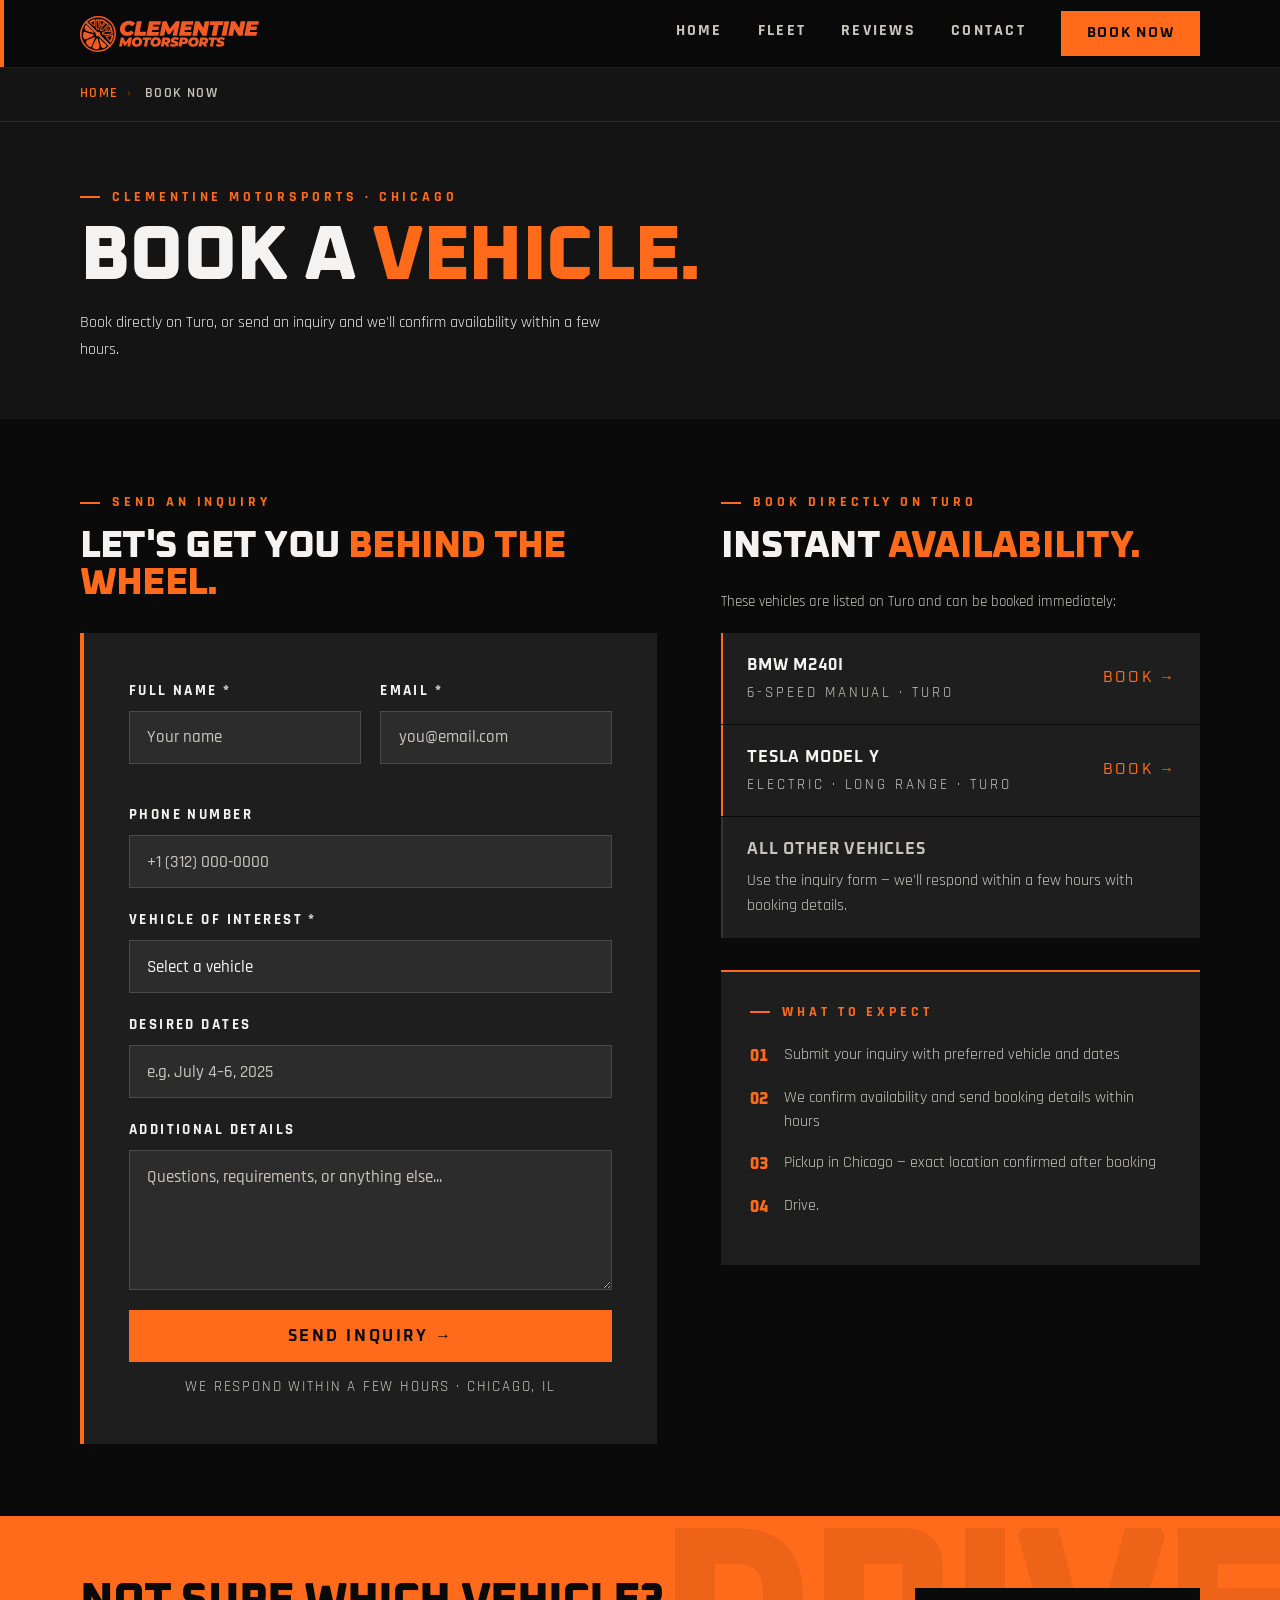
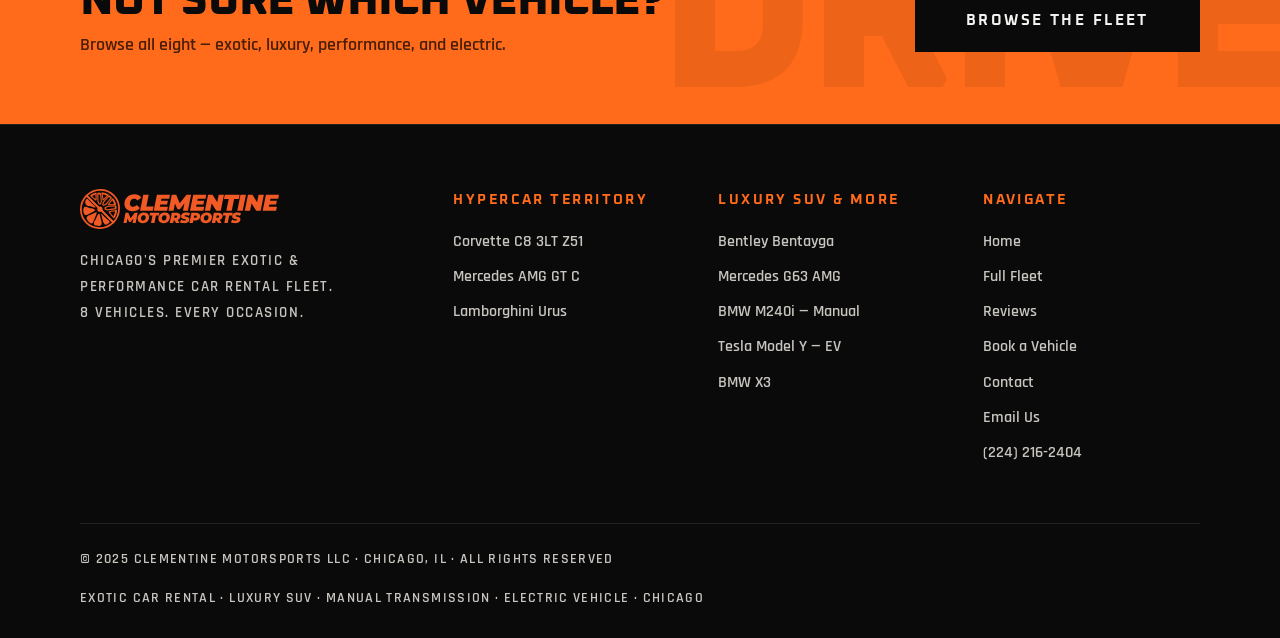
==== book.html @ e1908b04 "Split contact and booking into two distinct pages book.html (new): - Turo direct links (BMW M240i + " ====
<!DOCTYPE html>
<html lang="en">
<head>
  <meta charset="UTF-8" /><meta name="viewport" content="width=device-width, initial-scale=1.0" />
  <title>Book a Vehicle | Clementine Motorsports — Exotic Car Rental Chicago</title>
  <meta name="description" content="Book an exotic, luxury, or performance car rental in Chicago. Turo direct booking for BMW M240i and Tesla Model Y. Inquiry form for all other vehicles." />
  <link rel="canonical" href="https://clementinemotorsports.com/book" />
  <link rel="icon" href="./assets/icon-orange.svg" type="image/svg+xml" />
  <link rel="stylesheet" href="./assets/style.css?v=12" />
  <style>
    .booking-grid { display:grid; grid-template-columns:1fr 1fr; gap:4rem; align-items:start; }
    .turo-link {
      display:flex; align-items:center; justify-content:space-between;
      background:var(--carbon); padding:1.2rem 1.5rem; margin-bottom:1px;
      text-decoration:none; border-left:2px solid var(--clem); transition:background .15s;
    }
    .turo-link:hover { background:var(--steel); }
    .turo-link-title { font-family:'Oxanium',sans-serif; font-weight:700; font-size:1rem; letter-spacing:.05em; text-transform:uppercase; color:var(--white); }
    .turo-link-sub { font-family:'Rajdhani',sans-serif; font-size:0.92rem; letter-spacing:.2em; text-transform:uppercase; color:var(--text-sec); margin-top:2px; }
    .turo-link-arrow { font-family:'Oxanium',sans-serif; font-size:0.92rem; letter-spacing:.15em; text-transform:uppercase; color:var(--clem); flex-shrink:0; }
    .step-row { display:flex; gap:1rem; align-items:flex-start; margin-bottom:1rem; }
    .step-num { font-family:'Oxanium',sans-serif; font-weight:800; font-size:1rem; color:var(--clem); flex-shrink:0; }
    .step-text { font-family:'Rajdhani',sans-serif; font-size:1rem; color:var(--text-sec); line-height:1.55; }
    .footer-logo-col { display:flex; flex-direction:column; }
    @media(max-width:960px){ .booking-grid { grid-template-columns:1fr; gap:2.5rem; } }
  </style>
</head>
<body>
<nav>
  <a class="nav-logo" href="./index.html"><img src="./assets/logo-orange.svg" alt="Clementine Motorsports" /></a>
  <div class="nav-right">
    <a class="nav-link" href="./index.html">Home</a>
    <a class="nav-link" href="./fleet.html">Fleet</a>
    <a class="nav-link" href="./testimonials.html">Reviews</a>
    <a class="nav-link" href="./contact.html">Contact</a>
    <a class="nav-cta" href="./book.html">Book Now</a>
    <button class="hamburger" id="hamburger" aria-label="Menu" onclick="toggleMenu()"><span></span><span></span><span></span></button>
  </div>
</nav>
<div class="mobile-menu" id="mobile-menu">
  <div class="mobile-logo"><img src="./assets/icon-white.svg" alt="Clementine Motorsports" /></div>
  <a href="./index.html">Home</a>
  <a href="./fleet.html">Fleet</a>
  <a href="./testimonials.html">Reviews</a>
  <a href="./contact.html">Contact</a>
  <a href="./book.html" class="mobile-cta">Book Now</a>
</div>
<div class="breadcrumb page-top"><a href="./index.html">Home</a><span>›</span> Book Now</div>

<!-- HEADER -->
<section class="sec-dark" style="padding-top:4rem;padding-bottom:3.5rem;position:relative;">
  <p class="sec-label">Clementine Motorsports · Chicago</p>
  <h1 style="font-family:'Oxanium',sans-serif;font-weight:800;font-size:clamp(2.8rem,6vw,5.5rem);line-height:0.92;letter-spacing:-0.02em;text-transform:uppercase;margin-bottom:1rem;">
    Book a <span style="color:var(--clem);">Vehicle.</span>
  </h1>
  <p style="font-family:'Rajdhani',sans-serif;font-size:1rem;color:var(--text);max-width:540px;line-height:1.7;">Book directly on Turo, or send an inquiry and we'll confirm availability within a few hours.</p>
</section>

<section class="sec">
  <div class="booking-grid">
    <!-- FORM -->
    <div>
      <p class="sec-label">Send an Inquiry</p>
      <h2 style="font-size:clamp(1.8rem,3vw,2.5rem);margin-bottom:2rem;">Let's get you <span class="o">behind the wheel.</span></h2>
      <form class="contact-form" id="contact-form">
        <div class="form-row">
          <div class="form-group"><label for="name">Full Name *</label><input type="text" id="name" name="name" placeholder="Your name" required /></div>
          <div class="form-group"><label for="email">Email *</label><input type="email" id="email" name="email" placeholder="you@email.com" required /></div>
        </div>
        <div class="form-group"><label for="phone">Phone Number</label><input type="tel" id="phone" name="phone" placeholder="+1 (312) 000-0000" /></div>
        <div class="form-group">
          <label for="vehicle">Vehicle of Interest *</label>
          <select id="vehicle" name="vehicle" required>
            <option value="" disabled selected>Select a vehicle</option>
            <option value="Lamborghini Urus">Lamborghini Urus — 641 HP Exotic SUV</option>
            <option value="Bentley Bentayga">Bentley Bentayga — V8 Ultra Luxury</option>
            <option value="Corvette C8 3LT Z51">Corvette C8 3LT Z51 — Mid-Engine</option>
            <option value="Mercedes AMG GT C Convertible">Mercedes AMG GT C — Exotic Convertible</option>
            <option value="Mercedes G63 AMG G-Wagon">Mercedes G63 AMG G-Wagon</option>
            <option value="BMW M240i 6-Speed Manual">BMW M240i — 6-Speed Manual</option>
            <option value="Tesla Model Y Long Range">Tesla Model Y — Electric · Autopilot</option>
            <option value="BMW X3 xDrive">BMW X3 xDrive — Luxury AWD</option>
            <option value="Not sure — help me choose">Not sure — help me choose</option>
          </select>
        </div>
        <div class="form-group"><label for="dates">Desired Dates</label><input type="text" id="dates" name="dates" placeholder="e.g. July 4–6, 2025" /></div>
        <div class="form-group"><label for="message">Additional Details</label><textarea id="message" name="message" placeholder="Questions, requirements, or anything else..."></textarea></div>
        <button type="submit" class="btn-main" style="width:100%;text-align:center;font-size:1rem;padding:1rem;">Send Inquiry →</button>
        <p style="margin-top:0.8rem;font-family:'Rajdhani',sans-serif;font-size:0.95rem;letter-spacing:.12em;text-transform:uppercase;color:var(--text-sec);text-align:center;">We respond within a few hours · Chicago, IL</p>
      </form>
    </div>

    <!-- SIDEBAR -->
    <div>
      <p class="sec-label">Book Directly on Turo</p>
      <h2 style="font-size:clamp(1.8rem,3vw,2.5rem);margin-bottom:1.5rem;">Instant <span class="o">availability.</span></h2>
      <p style="font-family:'Rajdhani',sans-serif;font-size:0.95rem;line-height:1.65;color:var(--text-sec);margin-bottom:1.2rem;">These vehicles are listed on Turo and can be booked immediately:</p>

      <a href="https://turo.com/us/en/car-rental/united-states/chicago-il/bmw/2-series/3420428" target="_blank" class="turo-link">
        <div><div class="turo-link-title">BMW M240i</div><div class="turo-link-sub">6-Speed Manual · Turo</div></div>
        <span class="turo-link-arrow">Book →</span>
      </a>
      <a href="https://turo.com/us/en/suv-rental/united-states/undefined-undefined/tesla/model-y/3686272" target="_blank" class="turo-link">
        <div><div class="turo-link-title">Tesla Model Y</div><div class="turo-link-sub">Electric · Long Range · Turo</div></div>
        <span class="turo-link-arrow">Book →</span>
      </a>
      <div style="background:var(--carbon);padding:1.2rem 1.5rem;margin-bottom:2rem;border-left:2px solid var(--border);">
        <div class="turo-link-title" style="color:var(--text-sec);">All Other Vehicles</div>
        <div style="font-family:'Rajdhani',sans-serif;font-size:1rem;color:var(--text-sec);margin-top:5px;line-height:1.6;">Use the inquiry form — we'll respond within a few hours with booking details.</div>
      </div>

      <div style="background:var(--carbon);padding:1.8rem;border-top:2px solid var(--clem);">
        <p class="sec-label" style="margin-bottom:1.2rem;">What to Expect</p>
        <div class="step-row"><span class="step-num">01</span><p class="step-text">Submit your inquiry with preferred vehicle and dates</p></div>
        <div class="step-row"><span class="step-num">02</span><p class="step-text">We confirm availability and send booking details within hours</p></div>
        <div class="step-row"><span class="step-num">03</span><p class="step-text">Pickup in Chicago — exact location confirmed after booking</p></div>
        <div class="step-row"><span class="step-num">04</span><p class="step-text">Drive.</p></div>
      </div>
    </div>
  </div>
</section>

<div class="cta-band fade-up">
  <div>
    <h2>Not sure which vehicle?</h2>
    <p>Browse all eight — exotic, luxury, performance, and electric.</p>
  </div>
  <div class="cta-band-right">
    <a class="btn-cta" href="./fleet.html">Browse the Fleet</a>
  </div>
</div>

<footer>
  <div class="footer-top">
    <div class="footer-logo-col">
      <div class="footer-logo"><img src="./assets/logo-orange.svg" alt="Clementine Motorsports" /></div>
      <p class="footer-tagline">Chicago's premier exotic &amp; performance car rental fleet.<br />8 vehicles. Every occasion.</p>
    </div>
    <div class="footer-col">
      <h4>Hypercar Territory</h4>
      <a href="vehicles/corvette-c8.html">Corvette C8 3LT Z51</a>
      <a href="vehicles/mercedes-amg-gtc.html">Mercedes AMG GT C</a>
      <a href="vehicles/lamborghini-urus.html">Lamborghini Urus</a>
    </div>
    <div class="footer-col">
      <h4>Luxury SUV &amp; More</h4>
      <a href="vehicles/bentley-bentayga.html">Bentley Bentayga</a>
      <a href="vehicles/mercedes-g63.html">Mercedes G63 AMG</a>
      <a href="vehicles/bmw-m240i.html">BMW M240i — Manual</a>
      <a href="vehicles/tesla-model-y.html">Tesla Model Y — EV</a>
      <a href="vehicles/bmw-x3.html">BMW X3</a>
    </div>
    <div class="footer-col">
      <h4>Navigate</h4>
      <a href="./index.html">Home</a>
      <a href="./fleet.html">Full Fleet</a>
      <a href="./testimonials.html">Reviews</a>
      <a href="./book.html">Book a Vehicle</a>
      <a href="./contact.html">Contact</a>
      <a href="mailto:info@clementinemotorsports.com">Email Us</a>
      <a href="tel:+12242162404">(224) 216-2404</a>
    </div>
  </div>
  <div class="footer-bottom">
    <p>© 2025 Clementine Motorsports LLC · Chicago, IL · All Rights Reserved</p>
    <p>Exotic car rental · Luxury SUV · Manual transmission · Electric vehicle · Chicago</p>
  </div>
</footer>
<script src="./assets/main.js?v=8"></script>
</body>
</html>
---- assets/style.css ----
/* ═══════════════════════════════════════════════
   CLEMENTINE MOTORSPORTS — Global Stylesheet v4
   clementinemotorsports.com
═══════════════════════════════════════════════ */

@import url('https://fonts.googleapis.com/css2?family=Oxanium:wght@400;600;700;800&family=Rajdhani:wght@400;500;600;700&display=swap');

/* ── DESIGN TOKENS ── */
:root {
  --clem:       #FF6B1A;
  --clem-dk:    #CC4D00;
  --clem-glow:  rgba(255,107,26,0.18);
  --black:      #0A0A0A;
  --asphalt:    #141414;
  --carbon:     #1E1E1E;
  --steel:      #2C2C2C;
  --white:      #F4F3F1;
  --text:       #EDECEA;   /* primary body copy */
  --text-sec:   #C8C5C0;   /* secondary labels, years, subtitles */
  --border:     rgba(244,243,241,0.10);
  --border-o:   rgba(255,107,26,0.45);
  --nav-h:      68px;
}

/* ── RESET ── */
*, *::before, *::after { margin:0; padding:0; box-sizing:border-box; }
html { scroll-behavior:smooth; overflow-x:hidden; }

body {
  background: var(--black);
  color: var(--white);
  font-family: 'Rajdhani', sans-serif;
  font-size: 18px;          /* UP from 16–17px — base for everything */
  font-weight: 400;
  line-height: 1.65;
  overflow-x: hidden;
  -webkit-font-smoothing: antialiased;
  -moz-osx-font-smoothing: grayscale;
}

img { display:block; max-width:100%; }
a   { color:inherit; text-decoration:none; }
p   { color: var(--text); }

/* ── NAV ── */
nav {
  position: fixed; top:0; left:0; right:0; z-index:500;
  height: var(--nav-h);
  display: flex; align-items:center; justify-content:space-between;
  padding: 0 5rem;
  background: rgba(10,10,10,0.97);
  backdrop-filter: blur(18px) saturate(1.4);
  border-bottom: 1px solid var(--border);
}
nav::before {
  content:''; position:absolute; left:0; top:0; bottom:0;
  width:4px; background:var(--clem);
}
.nav-logo {
  display:flex; align-items:center;
  height:var(--nav-h); padding:14px 0; text-decoration:none;
}
.nav-logo img { height:36px; width:auto; max-width:240px; }

.nav-right { display:flex; align-items:center; gap:2.2rem; }

.nav-link {
  font-family:'Rajdhani',sans-serif; font-weight:700;
  font-size: 1rem;          /* 18px — clearly readable */
  letter-spacing:0.14em; text-transform:uppercase;
  color: var(--text-sec);
  border-bottom:2px solid transparent;
  transition:color .15s, border-color .15s; padding-bottom:2px;
}
.nav-link:hover, .nav-link.active { color:var(--white); border-color:var(--clem); }

.nav-cta {
  font-family:'Oxanium',sans-serif; font-weight:700;
  font-size: 0.9rem;
  letter-spacing:0.12em; text-transform:uppercase;
  background:var(--clem); color:var(--black);
  padding:0.65rem 1.6rem;
  transition:background .15s; white-space:nowrap; border:none; cursor:pointer;
}
.nav-cta:hover { background:var(--clem-dk); }

/* ── HAMBURGER ── */
.hamburger {
  display:none; flex-direction:column; justify-content:center;
  gap:6px; width:44px; height:44px; cursor:pointer;
  background:none; border:none; padding:4px; flex-shrink:0;
}
.hamburger span {
  display:block; height:2px; background:var(--white);
  border-radius:2px; transition:transform .25s, opacity .25s;
}
.hamburger.open span:nth-child(1) { transform:translateY(8px) rotate(45deg); }
.hamburger.open span:nth-child(2) { opacity:0; }
.hamburger.open span:nth-child(3) { transform:translateY(-8px) rotate(-45deg); }

/* ── MOBILE MENU ── */
.mobile-menu {
  display:none; position:fixed; top:var(--nav-h); left:0; right:0;
  background:rgba(10,10,10,0.99); backdrop-filter:blur(18px);
  border-bottom:1px solid var(--border); border-left:4px solid var(--clem);
  padding:0.5rem 1.8rem 2rem; flex-direction:column; z-index:490;
}
.mobile-menu.open { display:flex; }
.mobile-menu .mobile-logo { padding:1.2rem 0 1rem; border-bottom:1px solid var(--border); margin-bottom:0.5rem; }
.mobile-menu .mobile-logo img { height:32px; }
.mobile-menu a {
  font-family:'Oxanium',sans-serif; font-weight:700;
  font-size: 1.15rem;       /* big, easy to tap */
  letter-spacing:0.1em; text-transform:uppercase; color:var(--white);
  padding:1.1rem 0; border-bottom:1px solid var(--border);
}
.mobile-menu a.mobile-cta {
  border:none; margin-top:1.2rem; background:var(--clem); color:var(--black);
  padding:1.1rem 1.5rem; text-align:center;
}

/* ── TICKER ── */
.ticker { background:var(--clem); overflow:hidden; padding:0.65rem 0; }
.ticker-inner {
  display:inline-block; white-space:nowrap;
  animation:roll 32s linear infinite;
  font-family:'Oxanium',sans-serif; font-weight:700;
  font-size: 0.82rem;       /* was 0.6 */
  letter-spacing:0.2em; text-transform:uppercase; color:var(--black);
}
.ticker-sep { margin:0 1.2rem; opacity:0.4; }
@keyframes roll { from{transform:translateX(0)} to{transform:translateX(-50%)} }

/* ── PAGE OFFSET ── */
.page-top { margin-top:var(--nav-h); }

/* ── BREADCRUMB ── */
.breadcrumb {
  padding:0.9rem 5rem;
  background:var(--asphalt); border-bottom:1px solid var(--border);
  font-family:'Rajdhani',sans-serif; font-weight:600;
  font-size: 0.9rem;        /* was 0.65 — now actually readable */
  letter-spacing:0.1em; text-transform:uppercase; color:var(--text-sec);
}
.breadcrumb a { color:var(--clem); }
.breadcrumb a:hover { text-decoration:underline; }
.breadcrumb span { margin:0 0.5rem; color:var(--border-o); }

/* ── SECTIONS ── */
.sec      { padding:4.5rem 5rem; }
.sec-dark { padding:4.5rem 5rem; background:var(--asphalt); }

.sec-label {
  font-family:'Rajdhani',sans-serif; font-weight:700;
  font-size: 0.88rem;       /* was 0.6 */
  letter-spacing:0.28em; text-transform:uppercase; color:var(--clem);
  margin-bottom:0.85rem;
  display:flex; align-items:center; gap:0.75rem;
}
.sec-label::before {
  content:''; display:block; width:20px; height:2px;
  background:var(--clem); flex-shrink:0;
}

h2 {
  font-family:'Oxanium',sans-serif; font-weight:800;
  font-size:clamp(2.2rem, 4.5vw, 4.2rem);
  line-height:0.95; letter-spacing:-0.02em; text-transform:uppercase;
  margin-bottom:2.5rem; color:var(--white);
}
h2 .o { color:var(--clem); }

/* ── CHIP ── */
.chip {
  display:inline-flex; align-items:center; gap:0.6rem;
  font-family:'Rajdhani',sans-serif; font-weight:700;
  font-size: 0.88rem;
  letter-spacing:0.22em; text-transform:uppercase; color:var(--clem); margin-bottom:1.2rem;
}
.chip-dot {
  width:8px; height:8px; background:var(--clem); border-radius:50%; flex-shrink:0;
  animation:blink 1.8s ease-in-out infinite;
}
@keyframes blink { 0%,100%{opacity:1} 50%{opacity:0.25} }

/* ── BUTTONS ── */
.btn-main {
  display:inline-block; font-family:'Oxanium',sans-serif; font-weight:700;
  font-size: 0.95rem;       /* was 0.72 */
  letter-spacing:0.16em; text-transform:uppercase;
  background:var(--clem); color:var(--black);
  padding:1.1rem 2.6rem;
  border:none; cursor:pointer; transition:background .15s, transform .12s;
}
.btn-main:hover { background:var(--clem-dk); transform:translateY(-2px); }

.btn-outline {
  display:inline-block; font-family:'Oxanium',sans-serif; font-weight:700;
  font-size: 0.95rem;
  letter-spacing:0.16em; text-transform:uppercase;
  background:transparent; color:var(--white);
  padding:1.1rem 2.6rem;
  border:1px solid rgba(244,243,241,0.3); cursor:pointer;
  transition:border-color .15s, transform .12s;
}
.btn-outline:hover { border-color:var(--white); transform:translateY(-2px); }

.btn-row { display:flex; flex-wrap:wrap; gap:0.85rem; align-items:center; }

/* ── BADGE ── */
.badge {
  display:inline-block; font-family:'Oxanium',sans-serif; font-weight:700;
  font-size: 0.78rem;       /* was 0.55 — much more legible */
  letter-spacing:0.14em; text-transform:uppercase;
  background:var(--clem); color:var(--black);
  padding:0.38rem 1rem;     /* bigger tap target */
}

/* ── PILLS ── */
.pill {
  display:inline-block;
  font-family:'Rajdhani',sans-serif; font-weight:700;
  font-size: 0.85rem;       /* was 0.58 */
  letter-spacing:0.12em; text-transform:uppercase;
  border:1px solid var(--clem); color:var(--clem);
  background:var(--clem-glow);
  padding:0.38rem 0.9rem;   /* bigger */
}
.pill.hi { border-color:var(--clem); color:var(--clem); background:var(--clem-glow); }
.pill-row { display:flex; flex-wrap:wrap; gap:0.55rem; margin-bottom:2rem; }

/* ── FLEET GRID ── */
.fleet-grid {
  display:grid; grid-template-columns:repeat(3,1fr);
  gap:2px; background:var(--border);
}
.fleet-tile {
  display:block; background:var(--carbon);
  text-decoration:none; color:var(--white);
  transition:transform .2s;
  overflow:hidden; position:relative; cursor:pointer;
}
.fleet-tile:hover { transform:translateY(-5px); }

.fleet-tile-img {
  position:relative; overflow:hidden; background:var(--steel);
  padding-bottom:62.5%; height:0;   /* 16:10 aspect ratio */
}
.fleet-tile-img img {
  position:absolute; top:0; left:0;
  width:100%; height:100%; object-fit:cover; display:block;
  filter:saturate(0.85) brightness(0.88);
  transition:transform .5s, filter .3s; pointer-events:none;
}
.fleet-tile:hover .fleet-tile-img img { transform:scale(1.05); filter:saturate(1) brightness(0.95); }

.placeholder {
  position:absolute; top:0; left:0; right:0; bottom:0;
  background:linear-gradient(135deg,var(--steel),var(--carbon));
  display:flex; align-items:center; justify-content:center;
  font-family:'Oxanium',sans-serif; font-weight:800; font-size:1.5rem;
  color:rgba(255,107,26,0.22); text-transform:uppercase; pointer-events:none;
}

.fleet-tile-info { padding:1.6rem 1.5rem 1.8rem; }
.fleet-tile-badge { margin-bottom:0.7rem; }

.fleet-tile-model {
  font-family:'Oxanium',sans-serif; font-weight:800;
  font-size: 1.25rem;       /* was 1.05 */
  letter-spacing:-0.01em; text-transform:uppercase;
  color:var(--white); margin-bottom:0.3rem;
}
.fleet-tile-model span { color:var(--clem); }

.fleet-tile-year {
  font-family:'Rajdhani',sans-serif; font-weight:600;
  font-size: 0.9rem;        /* was 0.6 */
  letter-spacing:0.14em; text-transform:uppercase;
  color:var(--text-sec); margin-bottom:1rem;
}

.fleet-tile-tags { display:flex; flex-wrap:wrap; gap:0.4rem; }

/* ── STATS ── */
.stat-band {
  display:grid; grid-template-columns:repeat(4,1fr);
  gap:2px; background:var(--border);
}
.stat-box {
  background:var(--carbon); padding:2.5rem 1.5rem; text-align:center;
  border-bottom:3px solid transparent; transition:border-color .2s, background .2s;
}
.stat-box:hover { border-color:var(--clem); background:var(--steel); }
.stat-val {
  font-family:'Oxanium',sans-serif; font-weight:800;
  font-size: 3.2rem;
  color:var(--clem); line-height:1; margin-bottom:0.5rem; letter-spacing:-0.03em;
}
.stat-label {
  font-family:'Rajdhani',sans-serif; font-weight:700;
  font-size: 0.9rem;        /* was 0.6 */
  letter-spacing:0.16em; text-transform:uppercase; color:var(--text-sec);
}

/* ── SPEC TABLE ── */
.spec-grid {
  display:grid; grid-template-columns:repeat(2,1fr);
  gap:2px; background:var(--border); margin-bottom:2rem;
}
.spec-row {
  background:var(--carbon); padding:1.1rem 1.4rem;
  display:flex; justify-content:space-between; align-items:center; gap:1rem;
}
.spec-key {
  font-family:'Rajdhani',sans-serif; font-weight:700;
  font-size: 0.9rem;
  letter-spacing:0.14em; text-transform:uppercase; color:var(--text-sec);
}
.spec-val-text {
  font-family:'Oxanium',sans-serif; font-weight:700;
  font-size: 1rem;
  letter-spacing:0.05em; color:var(--white); text-align:right;
}

/* ── GALLERY ── */
.gallery {
  display:grid; grid-template-columns:1.6fr 1fr;
  grid-template-rows:1fr 1fr; gap:4px; height:68vh; min-height:460px;
}
.g-main { grid-row:span 2; overflow:hidden; position:relative; background:var(--carbon); }
.g-thumb { overflow:hidden; position:relative; background:var(--carbon); }
.g-main img, .g-thumb img {
  position:absolute; top:0; left:0;
  width:100%; height:100%; object-fit:cover; display:block;
  filter:saturate(0.85); transition:transform .5s, filter .3s; pointer-events:none;
}
.g-main:hover img, .g-thumb:hover img { transform:scale(1.04); filter:saturate(1); }

/* ── FAQ ── */
.faq-grid { display:grid; grid-template-columns:1fr 1fr; gap:2px; background:var(--border); }
.faq {
  background:var(--carbon); padding:2.2rem;
  border-left:3px solid transparent; transition:border-color .2s;
}
.faq:hover { border-color:var(--clem); }
.faq h3 {
  font-family:'Oxanium',sans-serif; font-weight:700;
  font-size: 1rem;          /* was 0.76 */
  letter-spacing:0.06em; text-transform:uppercase;
  color:var(--white); margin-bottom:0.85rem; line-height:1.4;
}
.faq p {
  font-size: 1rem;          /* was 0.87 */
  line-height:1.75; color:var(--text);
}

/* ── CTA BAND ── */
.cta-band {
  background:var(--clem); padding:4rem 5rem;
  display:flex; align-items:center; justify-content:space-between;
  gap:3rem; position:relative; overflow:hidden;
}
.cta-band::before {
  content:'DRIVE'; position:absolute; right:-0.05em; top:50%;
  transform:translateY(-50%);
  font-family:'Oxanium',sans-serif; font-weight:800; font-size:18vw;
  color:rgba(0,0,0,0.07); pointer-events:none; letter-spacing:-0.04em;
}
.cta-band h2 {
  font-size:clamp(2.2rem, 3.5vw, 3.2rem); color:var(--black); margin-bottom:0.5rem;
}
.cta-band p {
  font-size: 1.1rem;        /* was 1rem */
  color:rgba(0,0,0,0.72); font-weight:600;
}
.cta-band-right { flex-shrink:0; position:relative; z-index:2; text-align:center; }
.btn-cta {
  display:inline-block; font-family:'Oxanium',sans-serif; font-weight:700;
  font-size: 0.95rem;
  letter-spacing:0.16em; text-transform:uppercase;
  background:var(--black); color:var(--white); padding:1.2rem 3.2rem;
  transition:background .15s, transform .12s;
}
.btn-cta:hover { background:#1a1a1a; transform:translateY(-2px); }
.cta-note {
  margin-top:0.9rem; font-family:'Rajdhani',sans-serif; font-weight:600;
  font-size: 0.85rem;       /* was 0.58 */
  letter-spacing:0.14em; text-transform:uppercase; color:rgba(0,0,0,0.58);
}

/* ── FOOTER ── */
footer { background:var(--black); border-top:1px solid var(--border); padding:4rem 5rem 2rem; }
.footer-top { display:grid; grid-template-columns:1.5fr 1fr 1fr 1fr; gap:3rem; margin-bottom:3rem; }
.footer-logo img { height:40px; width:auto; margin-bottom:1.2rem; }
.footer-tagline {
  font-family:'Rajdhani',sans-serif; font-weight:600;
  font-size: 0.95rem;       /* was 0.75 */
  letter-spacing:0.1em; text-transform:uppercase; color:var(--text-sec); line-height:1.7;
}
.footer-col h4 {
  font-family:'Oxanium',sans-serif; font-weight:700;
  font-size: 0.85rem;       /* was 0.62 */
  letter-spacing:0.18em; text-transform:uppercase; color:var(--clem); margin-bottom:1.1rem;
}
.footer-col a {
  display:block; font-family:'Rajdhani',sans-serif; font-weight:600;
  font-size: 1rem;          /* was 0.85 */
  color:var(--text-sec); margin-bottom:0.55rem; transition:color .15s;
}
.footer-col a:hover { color:var(--white); }
.footer-bottom {
  border-top:1px solid var(--border); padding-top:1.5rem;
  display:flex; justify-content:space-between; align-items:center; flex-wrap:wrap; gap:1rem;
}
.footer-bottom p {
  font-family:'Rajdhani',sans-serif; font-weight:600;
  font-size: 0.85rem;       /* was 0.6 */
  letter-spacing:0.1em; text-transform:uppercase; color:var(--text-sec);
}

/* ── CONTACT FORM ── */
.contact-form { background:var(--carbon); padding:2.8rem; border-left:4px solid var(--clem); }
.form-row { display:grid; grid-template-columns:1fr 1fr; gap:1.2rem; margin-bottom:1.2rem; }
.form-group { display:flex; flex-direction:column; gap:0.5rem; margin-bottom:1.2rem; }
.form-group label {
  font-family:'Rajdhani',sans-serif; font-weight:700;
  font-size: 0.95rem;       /* was 0.62 */
  letter-spacing:0.16em; text-transform:uppercase; color:var(--white);
}
.form-group input, .form-group select, .form-group textarea {
  background:var(--steel); border:1px solid rgba(244,243,241,0.15); color:var(--white);
  font-family:'Rajdhani',sans-serif; font-size:1.05rem; font-weight:500;
  padding:0.9rem 1.1rem;
  outline:none; transition:border-color .15s; -webkit-appearance:none; border-radius:0;
}
.form-group input::placeholder, .form-group textarea::placeholder { color:var(--text-sec); }
.form-group input:focus, .form-group select:focus, .form-group textarea:focus { border-color:var(--clem); }
.form-group select option { background:var(--steel); }
.form-group textarea { resize:vertical; min-height:140px; }

/* ── FADE UP ── */
.fade-up { opacity:0; transform:translateY(24px); transition:opacity .65s ease, transform .65s ease; }
.fade-up.in { opacity:1; transform:translateY(0); }

/* ── VEHICLE HERO ── */
.v-hero { display:grid; grid-template-columns:1fr 1fr; min-height:65vh; overflow:hidden; }
.v-hero-left {
  background:var(--asphalt); padding:5rem 5rem 4.5rem;
  display:flex; flex-direction:column; justify-content:flex-end;
  position:relative; border-right:1px solid var(--border);
}
.v-hero-left::before { content:none; }
.v-hero-right { position:relative; overflow:hidden; background:var(--carbon); }
.v-hero-right img {
  position:absolute; top:0; left:0; width:100%; height:100%;
  object-fit:cover; display:block; object-position:center center;
  filter:saturate(0.78) brightness(0.62); pointer-events:none;
}
.v-hero-right::before {
  content:''; position:absolute; inset:0; z-index:1;
  background:linear-gradient(to right, var(--asphalt) 0%, transparent 30%);
}
.v-h1 {
  font-family:'Oxanium',sans-serif; font-weight:800;
  font-size:clamp(3rem, 5.5vw, 6rem); line-height:0.9;
  letter-spacing:-0.02em; text-transform:uppercase;
  color:var(--white); margin-bottom:0.45rem;
}
.v-h1 span { color:var(--clem); }
.v-sub {
  font-family:'Rajdhani',sans-serif; font-weight:600;
  font-size: 0.95rem;       /* was 0.62 */
  letter-spacing:0.22em; text-transform:uppercase;
  color:var(--text-sec); margin-bottom:2.2rem;
}

/* ══════════════════════════════════════
   RESPONSIVE — TABLET (≤960px)
══════════════════════════════════════ */
@media (max-width:960px) {
  :root { --nav-h:62px; }
  nav { padding:0 2.5rem; }
  .nav-right .nav-link, .nav-right .nav-cta { display:none; }
  .hamburger { display:flex; }

  .breadcrumb { padding:0.9rem 2.5rem; }
  .sec, .sec-dark { padding:3.5rem 3rem; }

  .fleet-grid { grid-template-columns:1fr 1fr; }
  .stat-band { grid-template-columns:1fr 1fr; }
  .faq-grid { grid-template-columns:1fr; }
  .spec-grid { grid-template-columns:1fr; }

  .gallery { height:auto; grid-template-columns:1fr; grid-template-rows:auto; }
  .g-main { grid-row:span 1; }
  .g-main img, .g-thumb img { position:relative; aspect-ratio:16/9; height:auto; }

  .cta-band { flex-direction:column; text-align:center; padding:3rem 3rem; gap:2.5rem; }
  .footer-top { grid-template-columns:1fr 1fr; gap:2.5rem; }

  .v-hero { grid-template-columns:1fr; min-height:unset; }
  .v-hero-right { display:none; }
  .v-hero-left { padding:4rem 3rem 3.5rem; }

  .contact-grid { grid-template-columns:1fr !important; }
  .form-row { grid-template-columns:1fr; }
}

/* ══════════════════════════════════════
   RESPONSIVE — MOBILE (≤600px)
══════════════════════════════════════ */
@media (max-width:600px) {
  :root { --nav-h:58px; font-size:16px; }
  nav { padding:0 1.2rem; }
  .nav-logo img { height:30px; }

  .sec, .sec-dark { padding:2.5rem 1.5rem; }
  h2 { font-size:clamp(2rem, 8.5vw, 2.8rem); margin-bottom:1.8rem; }

  /* All grids → single column */
  .fleet-grid { grid-template-columns:1fr; }
  .stat-band { grid-template-columns:1fr 1fr; }
  .faq-grid, .spec-grid { grid-template-columns:1fr; }

  /* Tile sizing */
  .fleet-tile-model { font-size:1.3rem; }
  .fleet-tile-year { font-size:0.92rem; }
  .fleet-tile-info { padding:1.4rem 1.2rem 1.6rem; }
  .fleet-tile-badge .badge { font-size:0.82rem; padding:0.4rem 1rem; }

  /* Stat boxes */
  .stat-val { font-size:2.6rem; }
  .stat-label { font-size:0.88rem; }

  /* Pills */
  .pill { font-size:0.88rem; padding:0.38rem 0.85rem; }

  /* Buttons — full width on phone */
  .btn-main, .btn-outline, .btn-cta { width:100%; text-align:center; font-size:1rem; padding:1.1rem 1.5rem; }
  .btn-outline { margin-left:0 !important; }
  .btn-row { flex-direction:column; }

  /* CTA band */
  .cta-band { padding:2.5rem 1.5rem; }
  .cta-band h2 { font-size:clamp(2rem, 8vw, 2.8rem); }
  .cta-band p { font-size:1.05rem; }
  .cta-note { font-size:0.88rem; }

  /* Footer */
  .footer-top { grid-template-columns:1fr; gap:2.2rem; }
  .footer-bottom { flex-direction:column; text-align:center; }
  footer { padding:3rem 1.5rem 1.5rem; }
  .footer-col a { font-size:1.05rem; padding:0.3rem 0; }
  .footer-col h4 { font-size:0.9rem; }
  .footer-tagline { font-size:0.95rem; }

  /* Breadcrumb */
  .breadcrumb { padding:0.8rem 1.5rem; font-size:0.9rem; }

  /* Contact form */
  .contact-form { padding:1.8rem 1.2rem; }
  .form-group label { font-size:1rem; }
  .form-group input, .form-group select, .form-group textarea { font-size:1rem; padding:0.9rem 1rem; }

  /* Vehicle hero */
  .v-hero-left { padding:3.5rem 1.5rem 3rem; }
  .v-h1 { font-size:clamp(2.8rem, 10vw, 4rem); }
  .v-sub { font-size:0.95rem; letter-spacing:0.16em; }

  /* Pill row */
  .pill-row { gap:0.45rem; margin-bottom:1.8rem; }

  /* Sec label */
  .sec-label { font-size:0.88rem; letter-spacing:0.22em; }

  /* FAQ */
  .faq { padding:1.8rem 1.2rem; }
  .faq h3 { font-size:1rem; }
  .faq p { font-size:1rem; }
}

/* ── SAFE AREA ── */
@supports (padding-bottom:env(safe-area-inset-bottom)) {
  footer { padding-bottom:calc(1.8rem + env(safe-area-inset-bottom)); }
}

/* ── CATEGORY GRID ── */
@media (max-width:960px) { .cat-cards-grid { grid-template-columns:1fr 1fr !important; } }
@media (max-width:600px) { .cat-cards-grid { grid-template-columns:1fr !important; } .cat-cards-grid > a { padding:1.2rem !important; } }

/* ── HERO CONTENT PADDING ── */
.hero-content { padding:0 5rem 5rem; }
@media (max-width:960px) { .hero-content { padding:0 3rem 4rem; } }
@media (max-width:600px) { .hero-content { padding:0 1.8rem 3.5rem; } }
@media (max-width:390px) { .hero-content { padding:0 1.4rem 3rem; } }

/* ── TESTIMONIALS ── */
.testimonials-grid {
  display:grid; grid-template-columns:repeat(3,1fr);
  gap:2px; background:var(--border);
}
.testimonial-card {
  background:var(--carbon); padding:2.4rem 2.2rem;
  border-top:2px solid transparent;
  transition:border-color .2s, background .2s;
  display:flex; flex-direction:column;
}
.testimonial-card:hover { border-color:var(--clem); background:var(--steel); }
.testimonial-stars {
  font-size:1.1rem; color:var(--clem);
  letter-spacing:0.1em; margin-bottom:1rem;
}
.testimonial-quote {
  font-family:'Rajdhani',sans-serif; font-size:1.05rem;
  line-height:1.8; color:var(--text);
  flex:1; margin-bottom:1.6rem; font-style:italic;
}
.testimonial-name {
  font-family:'Oxanium',sans-serif; font-weight:700;
  font-size:0.92rem; letter-spacing:0.1em;
  text-transform:uppercase; color:var(--white); margin-bottom:0.25rem;
}
.testimonial-meta {
  font-family:'Rajdhani',sans-serif; font-weight:600;
  font-size:0.85rem; letter-spacing:0.14em;
  text-transform:uppercase; color:var(--clem);
}
@media (max-width:960px) { .testimonials-grid { grid-template-columns:1fr 1fr; } }
@media (max-width:600px) {
  .testimonials-grid { grid-template-columns:1fr; }
  .testimonial-card { padding:1.8rem 1.5rem; }
}

/* ── FLEET GRID: force 1-col on mobile even with inline column overrides ── */
@media (max-width:600px) { .fleet-grid { grid-template-columns:1fr !important; } }

/* ── GALLERY: override inline height:100% on mobile so images size correctly ── */
@media (max-width:960px) {
  .g-main img, .g-thumb img { height:auto !important; position:relative !important; }
}
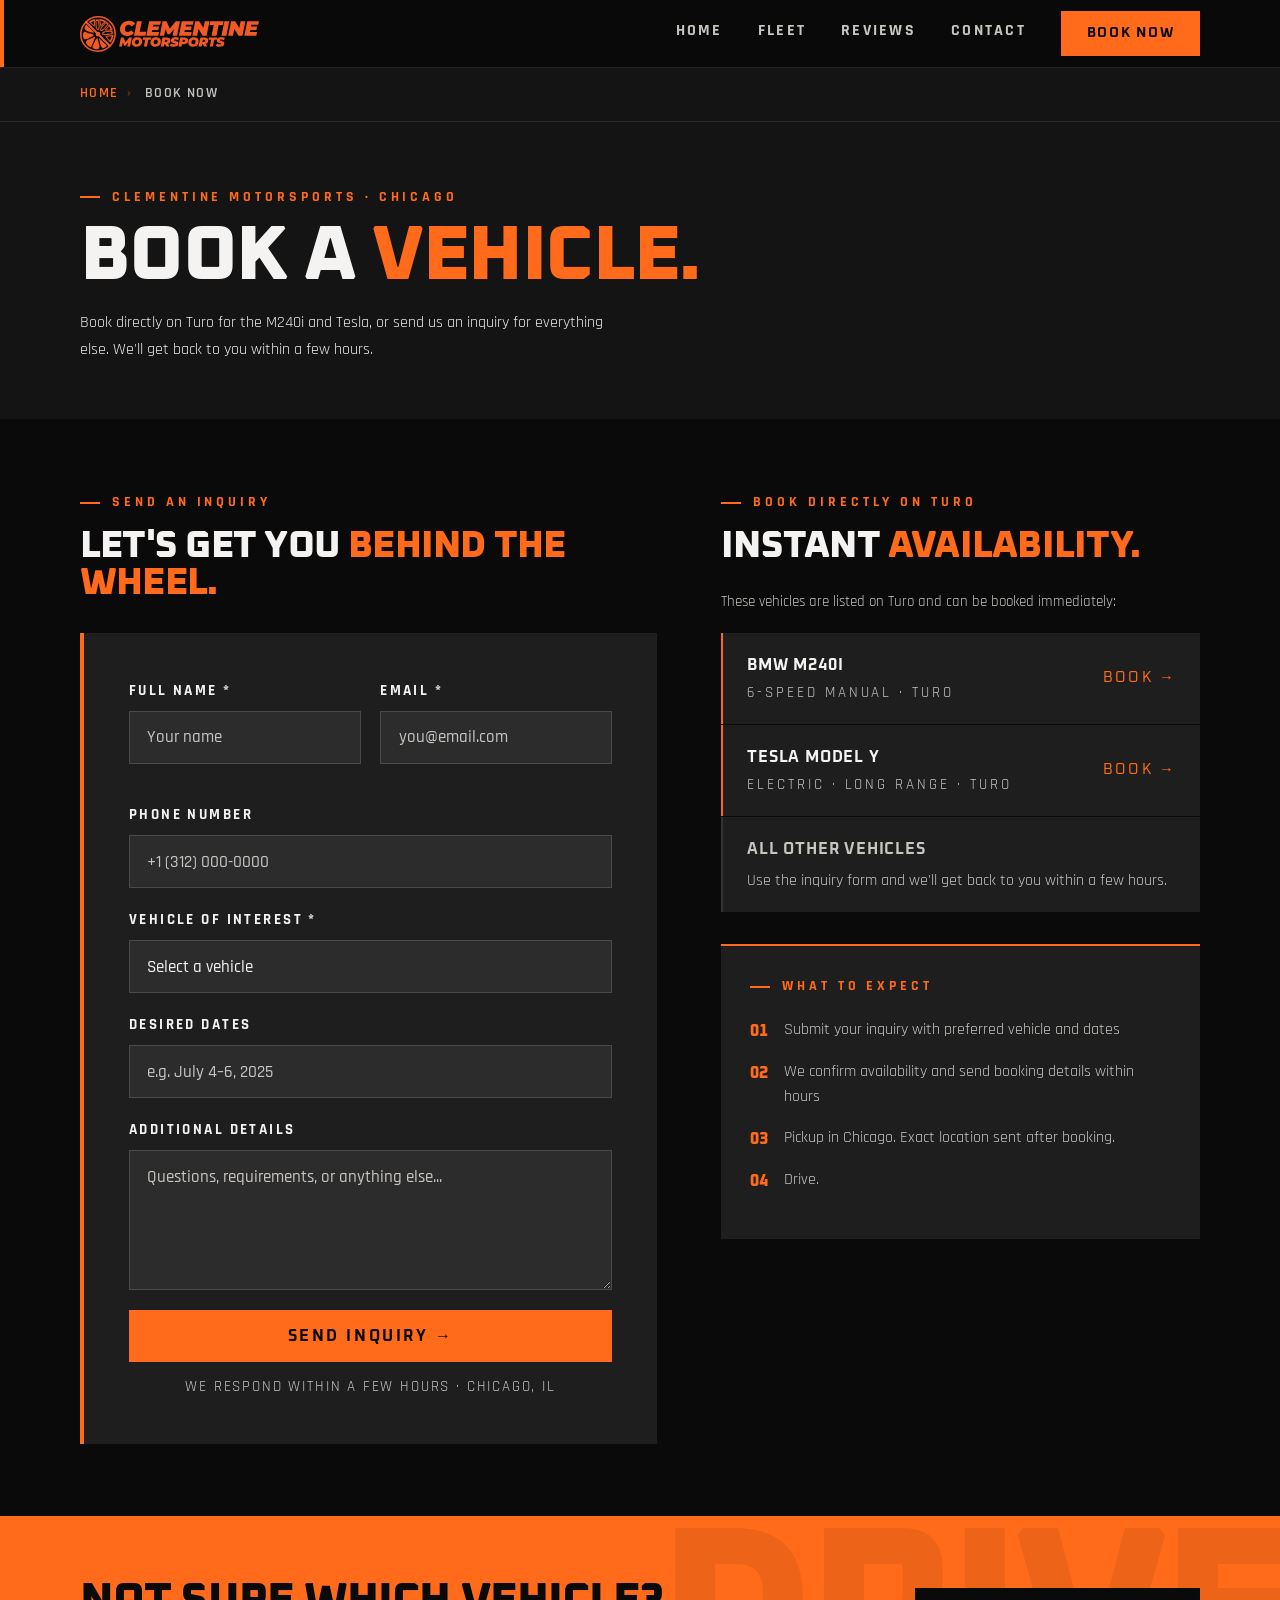
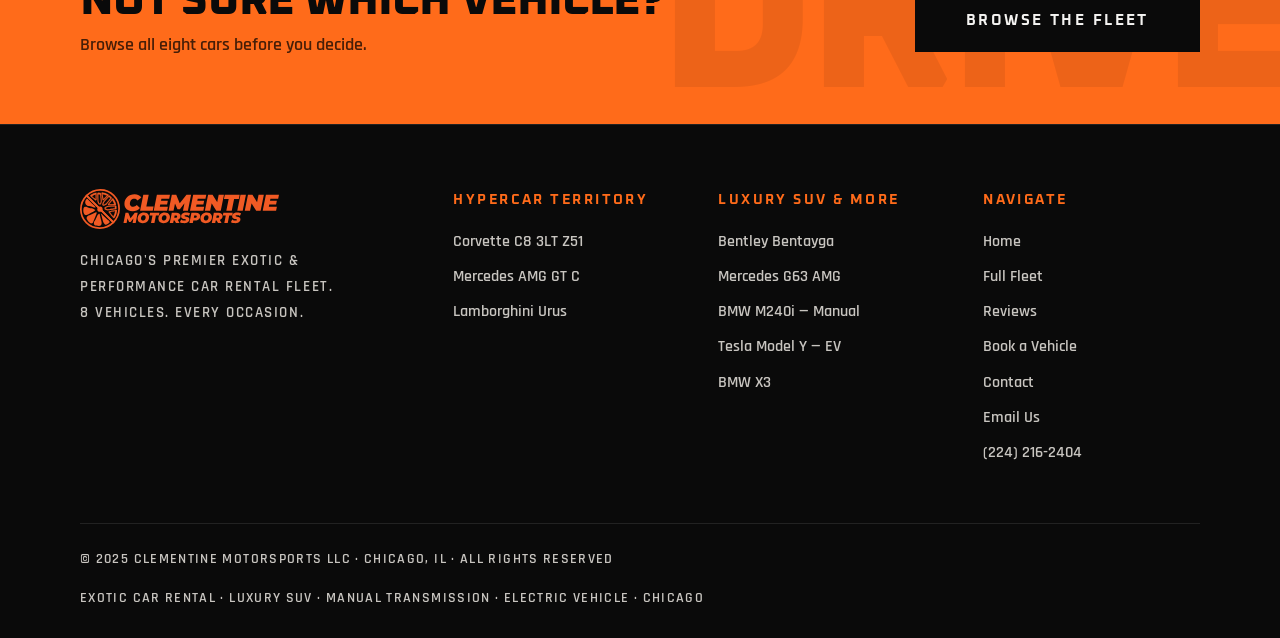
==== commit ba4e359f: "Rewrite all site copy to sound human — remove AI writing patterns - Remove all em dashes from body c" ====
--- a/book.html
+++ b/book.html
@@ -2,11 +2,11 @@
 <html lang="en">
 <head>
   <meta charset="UTF-8" /><meta name="viewport" content="width=device-width, initial-scale=1.0" />
-  <title>Book a Vehicle | Clementine Motorsports — Exotic Car Rental Chicago</title>
-  <meta name="description" content="Book an exotic, luxury, or performance car rental in Chicago. Turo direct booking for BMW M240i and Tesla Model Y. Inquiry form for all other vehicles." />
+  <title>Book Exotic Car Rental Chicago | Best Price Daily Rates | Clementine Motorsports</title>
+  <meta name="description" content="Book an exotic, luxury or supercar rental in Chicago. Daily rates — Lamborghini, Corvette C8, G-Wagon G63, Bentley, AMG GT C, BMW M240i 6-speed manual, Tesla EV. Best price exotic car rental Chicago. Turo or direct inquiry." />
   <link rel="canonical" href="https://clementinemotorsports.com/book" />
   <link rel="icon" href="./assets/icon-orange.svg" type="image/svg+xml" />
-  <link rel="stylesheet" href="./assets/style.css?v=12" />
+  <link rel="stylesheet" href="./assets/style.css?v=14" />
   <style>
     .booking-grid { display:grid; grid-template-columns:1fr 1fr; gap:4rem; align-items:start; }
     .turo-link {
@@ -53,7 +53,7 @@
   <h1 style="font-family:'Oxanium',sans-serif;font-weight:800;font-size:clamp(2.8rem,6vw,5.5rem);line-height:0.92;letter-spacing:-0.02em;text-transform:uppercase;margin-bottom:1rem;">
     Book a <span style="color:var(--clem);">Vehicle.</span>
   </h1>
-  <p style="font-family:'Rajdhani',sans-serif;font-size:1rem;color:var(--text);max-width:540px;line-height:1.7;">Book directly on Turo, or send an inquiry and we'll confirm availability within a few hours.</p>
+  <p style="font-family:'Rajdhani',sans-serif;font-size:1rem;color:var(--text);max-width:540px;line-height:1.7;">Book directly on Turo for the M240i and Tesla, or send us an inquiry for everything else. We'll get back to you within a few hours.</p>
 </section>
 
 <section class="sec">
@@ -106,14 +106,14 @@
       </a>
       <div style="background:var(--carbon);padding:1.2rem 1.5rem;margin-bottom:2rem;border-left:2px solid var(--border);">
         <div class="turo-link-title" style="color:var(--text-sec);">All Other Vehicles</div>
-        <div style="font-family:'Rajdhani',sans-serif;font-size:1rem;color:var(--text-sec);margin-top:5px;line-height:1.6;">Use the inquiry form — we'll respond within a few hours with booking details.</div>
+        <div style="font-family:'Rajdhani',sans-serif;font-size:1rem;color:var(--text-sec);margin-top:5px;line-height:1.6;">Use the inquiry form and we'll get back to you within a few hours.</div>
       </div>
 
       <div style="background:var(--carbon);padding:1.8rem;border-top:2px solid var(--clem);">
         <p class="sec-label" style="margin-bottom:1.2rem;">What to Expect</p>
         <div class="step-row"><span class="step-num">01</span><p class="step-text">Submit your inquiry with preferred vehicle and dates</p></div>
         <div class="step-row"><span class="step-num">02</span><p class="step-text">We confirm availability and send booking details within hours</p></div>
-        <div class="step-row"><span class="step-num">03</span><p class="step-text">Pickup in Chicago — exact location confirmed after booking</p></div>
+        <div class="step-row"><span class="step-num">03</span><p class="step-text">Pickup in Chicago. Exact location sent after booking.</p></div>
         <div class="step-row"><span class="step-num">04</span><p class="step-text">Drive.</p></div>
       </div>
     </div>
@@ -123,7 +123,7 @@
 <div class="cta-band fade-up">
   <div>
     <h2>Not sure which vehicle?</h2>
-    <p>Browse all eight — exotic, luxury, performance, and electric.</p>
+    <p>Browse all eight cars before you decide.</p>
   </div>
   <div class="cta-band-right">
     <a class="btn-cta" href="./fleet.html">Browse the Fleet</a>
@@ -167,5 +167,7 @@
   </div>
 </footer>
 <script src="./assets/main.js?v=8"></script>
+
+<script defer src="/_vercel/insights/script.js"></script>
 </body>
 </html>
--- a/assets/style.css
+++ b/assets/style.css
@@ -220,13 +220,18 @@
 .pill {
   display:inline-block;
   font-family:'Rajdhani',sans-serif; font-weight:700;
-  font-size: 0.85rem;       /* was 0.58 */
+  font-size: 0.85rem;
   letter-spacing:0.12em; text-transform:uppercase;
-  border:1px solid var(--clem); color:var(--clem);
-  background:var(--clem-glow);
-  padding:0.38rem 0.9rem;   /* bigger */
-}
-.pill.hi { border-color:var(--clem); color:var(--clem); background:var(--clem-glow); }
+  border:1px solid rgba(255,107,26,0.5); color:var(--clem);
+  background:rgba(10,10,10,0.5);
+  backdrop-filter:blur(10px); -webkit-backdrop-filter:blur(10px);
+  padding:0.38rem 0.9rem;
+}
+.pill.hi {
+  border-color:var(--clem); color:var(--clem);
+  background:rgba(255,107,26,0.18);
+  backdrop-filter:blur(10px); -webkit-backdrop-filter:blur(10px);
+}
 .pill-row { display:flex; flex-wrap:wrap; gap:0.55rem; margin-bottom:2rem; }
 
 /* ── FLEET GRID ── */
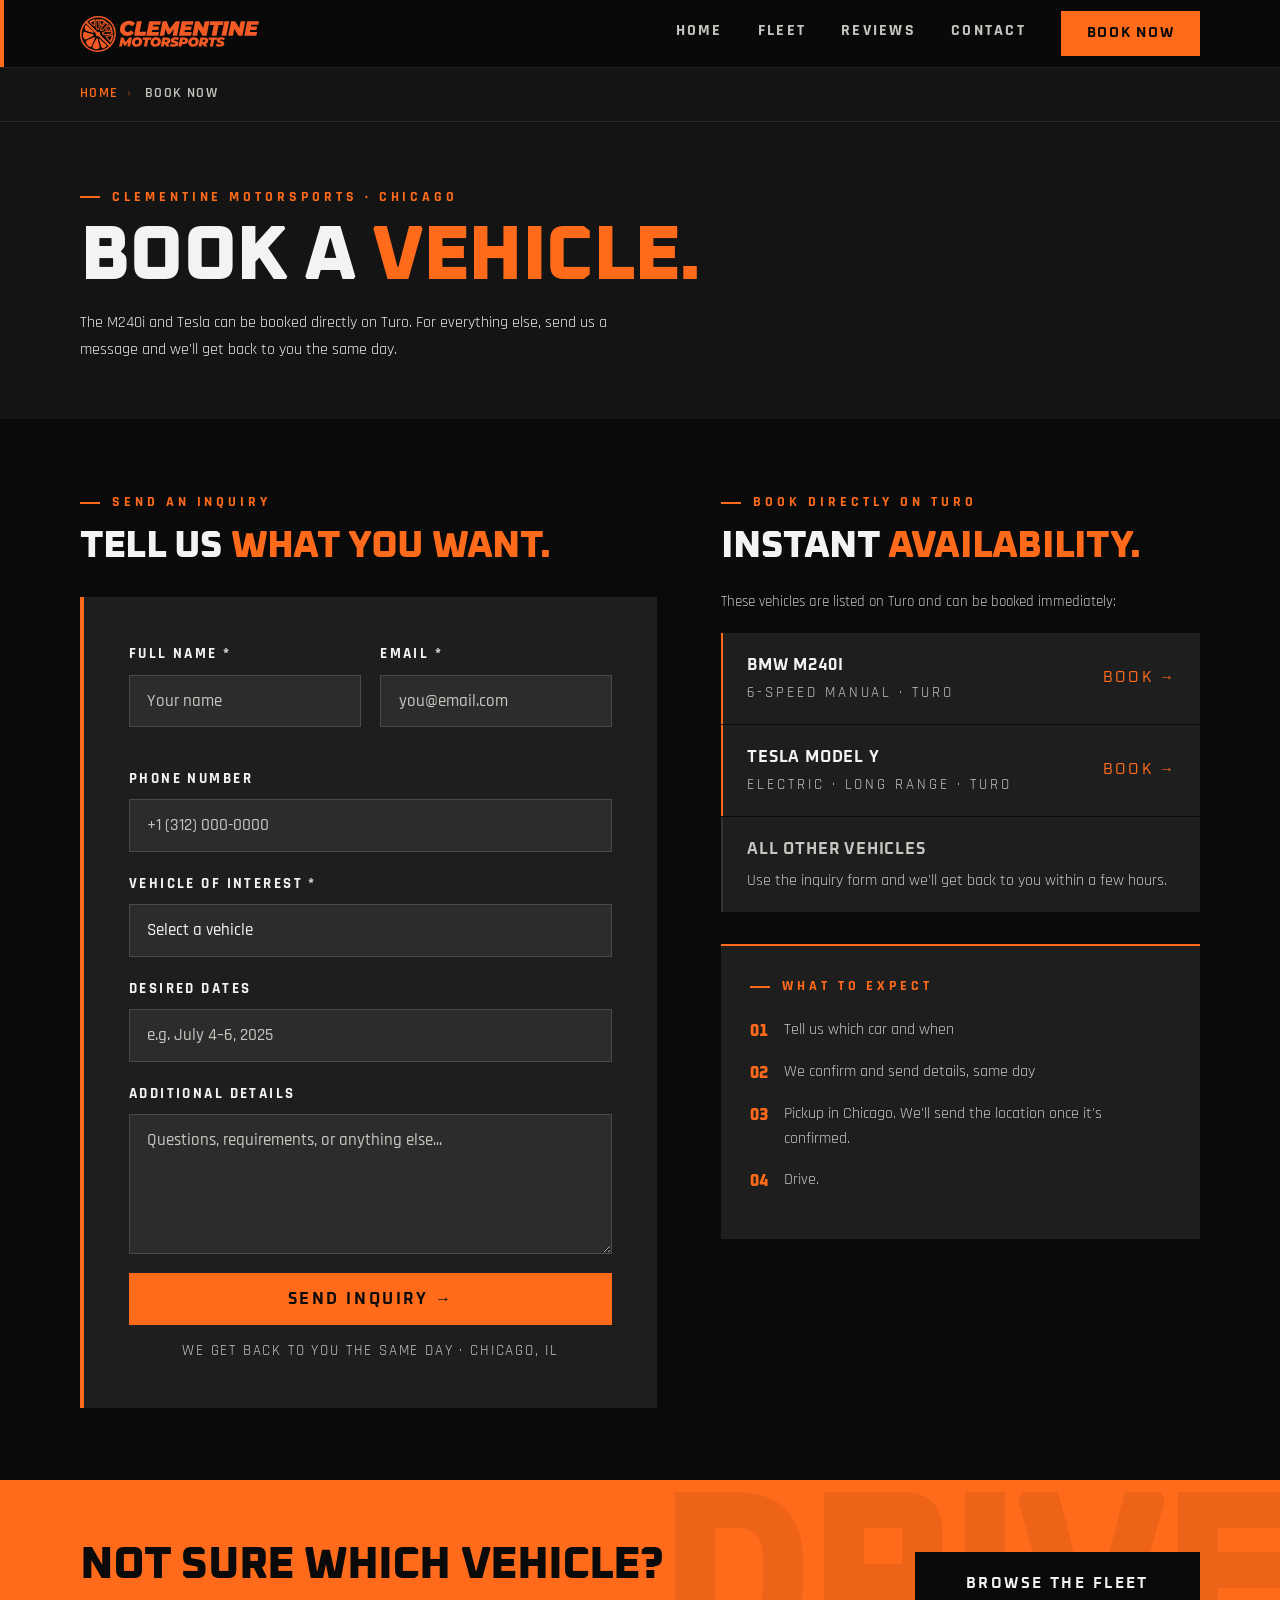
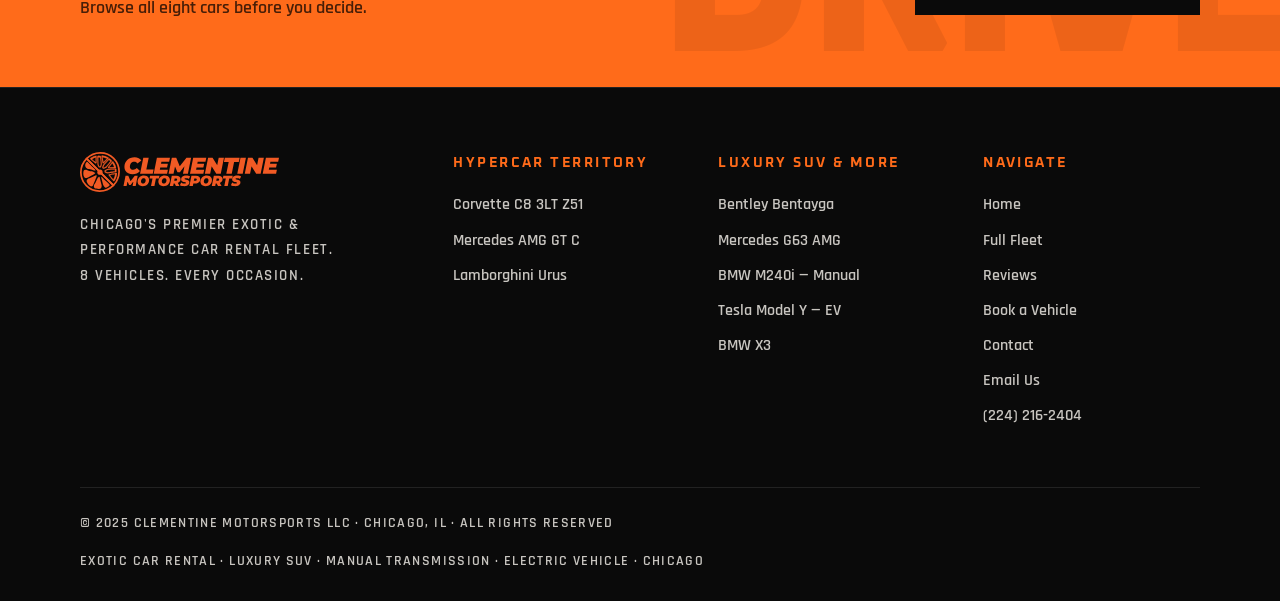
==== commit 1052ec43: "Second humanization pass — shorter, more direct, less formal - Hero: list-style → flows as a natural" ====
--- a/book.html
+++ b/book.html
@@ -53,7 +53,7 @@
   <h1 style="font-family:'Oxanium',sans-serif;font-weight:800;font-size:clamp(2.8rem,6vw,5.5rem);line-height:0.92;letter-spacing:-0.02em;text-transform:uppercase;margin-bottom:1rem;">
     Book a <span style="color:var(--clem);">Vehicle.</span>
   </h1>
-  <p style="font-family:'Rajdhani',sans-serif;font-size:1rem;color:var(--text);max-width:540px;line-height:1.7;">Book directly on Turo for the M240i and Tesla, or send us an inquiry for everything else. We'll get back to you within a few hours.</p>
+  <p style="font-family:'Rajdhani',sans-serif;font-size:1rem;color:var(--text);max-width:540px;line-height:1.7;">The M240i and Tesla can be booked directly on Turo. For everything else, send us a message and we'll get back to you the same day.</p>
 </section>
 
 <section class="sec">
@@ -61,7 +61,7 @@
     <!-- FORM -->
     <div>
       <p class="sec-label">Send an Inquiry</p>
-      <h2 style="font-size:clamp(1.8rem,3vw,2.5rem);margin-bottom:2rem;">Let's get you <span class="o">behind the wheel.</span></h2>
+      <h2 style="font-size:clamp(1.8rem,3vw,2.5rem);margin-bottom:2rem;">Tell us <span class="o">what you want.</span></h2>
       <form class="contact-form" id="contact-form">
         <div class="form-row">
           <div class="form-group"><label for="name">Full Name *</label><input type="text" id="name" name="name" placeholder="Your name" required /></div>
@@ -86,7 +86,7 @@
         <div class="form-group"><label for="dates">Desired Dates</label><input type="text" id="dates" name="dates" placeholder="e.g. July 4–6, 2025" /></div>
         <div class="form-group"><label for="message">Additional Details</label><textarea id="message" name="message" placeholder="Questions, requirements, or anything else..."></textarea></div>
         <button type="submit" class="btn-main" style="width:100%;text-align:center;font-size:1rem;padding:1rem;">Send Inquiry →</button>
-        <p style="margin-top:0.8rem;font-family:'Rajdhani',sans-serif;font-size:0.95rem;letter-spacing:.12em;text-transform:uppercase;color:var(--text-sec);text-align:center;">We respond within a few hours · Chicago, IL</p>
+        <p style="margin-top:0.8rem;font-family:'Rajdhani',sans-serif;font-size:0.95rem;letter-spacing:.12em;text-transform:uppercase;color:var(--text-sec);text-align:center;">We get back to you the same day · Chicago, IL</p>
       </form>
     </div>
 
@@ -111,9 +111,9 @@
 
       <div style="background:var(--carbon);padding:1.8rem;border-top:2px solid var(--clem);">
         <p class="sec-label" style="margin-bottom:1.2rem;">What to Expect</p>
-        <div class="step-row"><span class="step-num">01</span><p class="step-text">Submit your inquiry with preferred vehicle and dates</p></div>
-        <div class="step-row"><span class="step-num">02</span><p class="step-text">We confirm availability and send booking details within hours</p></div>
-        <div class="step-row"><span class="step-num">03</span><p class="step-text">Pickup in Chicago. Exact location sent after booking.</p></div>
+        <div class="step-row"><span class="step-num">01</span><p class="step-text">Tell us which car and when</p></div>
+        <div class="step-row"><span class="step-num">02</span><p class="step-text">We confirm and send details, same day</p></div>
+        <div class="step-row"><span class="step-num">03</span><p class="step-text">Pickup in Chicago. We'll send the location once it's confirmed.</p></div>
         <div class="step-row"><span class="step-num">04</span><p class="step-text">Drive.</p></div>
       </div>
     </div>
